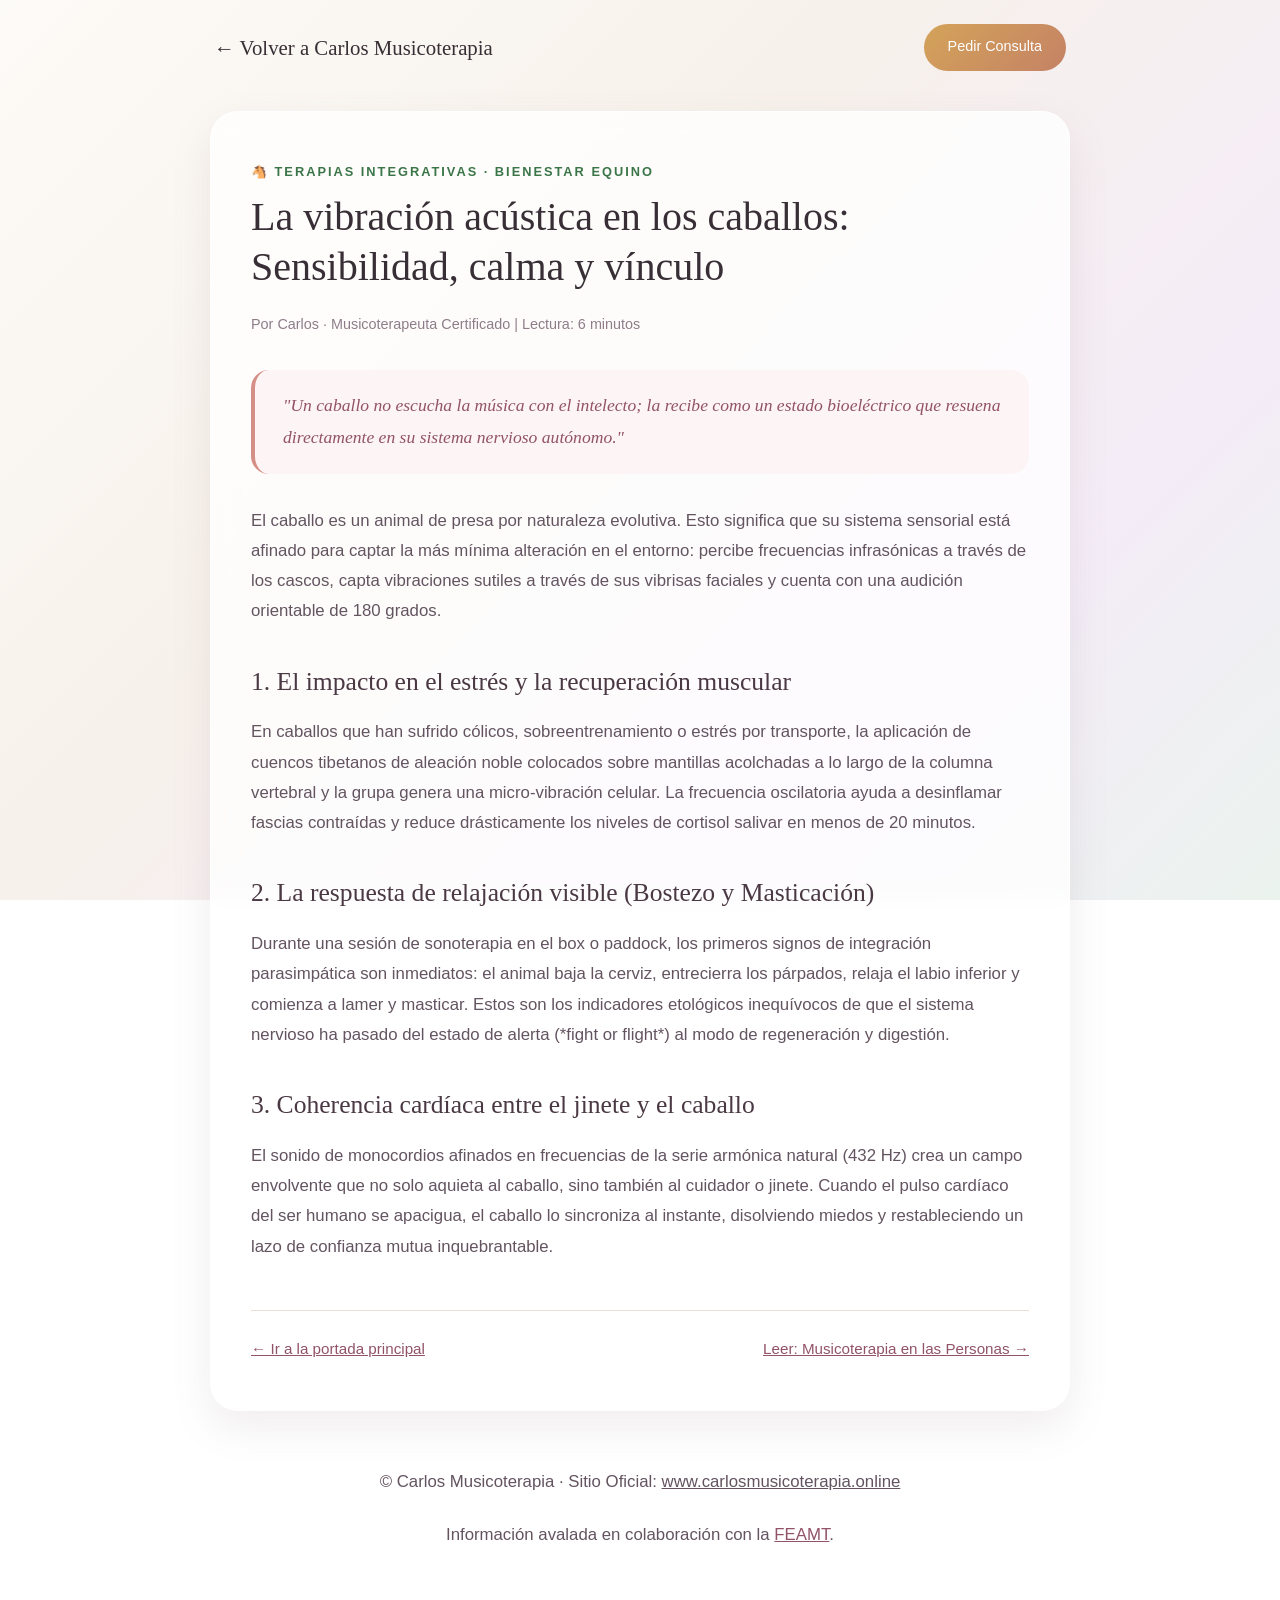
==== musicoterapia-caballos.html @ 9edaca97 "feat(security): anadir directiva CSP upgrade-insecure-requests para forzar HTTPS en todas las pagina" ====
<!DOCTYPE html>
<html lang="es">
<head>
  <meta charset="UTF-8">
  <meta name="viewport" content="width=device-width, initial-scale=1.0">
  <title>Musicoterapia en Caballos | Sonoterapia Equina y Calma</title>
  <meta name="description" content="Descubre cómo la sonoterapia con cuencos tibetanos y frecuencias armónicas reduce el cortisol y el estrés en caballos de deporte y recreo.">
  <meta name="keywords" content="musicoterapia en caballos, sonoterapia equina, cuencos tibetanos caballos, relajacion caballos, bienestar equino">
  <meta name="robots" content="index, follow, max-snippet:-1, max-image-preview:large, max-video-preview:-1">
  <link rel="canonical" href="https://www.carlosmusicoterapia.online/musicoterapia-caballos.html">
  <meta name="theme-color" content="#faf7f2">
  <meta http-equiv="Content-Security-Policy" content="upgrade-insecure-requests">

  <link rel="icon" type="image/svg+xml" href="favicon.svg">
  <link rel="apple-touch-icon" href="favicon.svg">

  <meta property="og:locale" content="es_ES">
  <meta property="og:type" content="article">
  <meta property="og:site_name" content="Carlos Musicoterapia">
  <meta property="og:title" content="Musicoterapia en Caballos | Sonoterapia Equina y Calma">
  <meta property="og:description" content="La vibración acústica en los caballos: reducción de cortisol, respuesta de relajación y coherencia cardíaca con el jinete.">
  <meta property="og:url" content="https://www.carlosmusicoterapia.online/musicoterapia-caballos.html">
  <meta property="og:image" content="https://www.carlosmusicoterapia.online/og-image.svg">

  <meta name="twitter:card" content="summary_large_image">
  <meta name="twitter:title" content="Musicoterapia en Caballos | Carlos Musicoterapia">
  <meta name="twitter:description" content="Cómo los cuencos y frecuencias armónicas alivian el estrés en equinos.">
  <meta name="twitter:image" content="https://www.carlosmusicoterapia.online/og-image.svg">

  <script type="application/ld+json">
  {
    "@context": "https://schema.org",
    "@type": "BlogPosting",
    "headline": "La vibración acústica en los caballos: Sensibilidad, calma y vínculo",
    "url": "https://www.carlosmusicoterapia.online/musicoterapia-caballos.html",
    "description": "Descubre cómo la sonoterapia con cuencos tibetanos y frecuencias armónicas reduce el cortisol y el estrés en caballos.",
    "inLanguage": "es-ES",
    "author": {
      "@type": "Person",
      "name": "Carlos"
    },
    "publisher": {
      "@type": "Organization",
      "name": "Carlos Musicoterapia",
      "url": "https://www.carlosmusicoterapia.online/"
    }
  }
  </script>

  <style>
    :root {
      --bg-gradient: linear-gradient(135deg, #fdfbf7 0%, #f7f1eb 40%, #f4ecf7 75%, #ebf3ee 100%);
      --c-text-main: #382e35;
      --c-text-soft: #635460;
      --c-gold: #d4a359;
      --c-rose: #d68f86;
      --glass-bg: rgba(255, 255, 255, 0.78);
      --glass-border: rgba(255, 255, 255, 0.9);
      --radius-pill: 999px;
      --radius-card: 28px;
    }
    * { margin: 0; padding: 0; box-sizing: border-box; }
    body {
      background: var(--bg-gradient);
      background-attachment: fixed;
      color: var(--c-text-main);
      font-family: -apple-system, BlinkMacSystemFont, "Segoe UI", Roboto, sans-serif;
      line-height: 1.8;
      padding-bottom: 4rem;
    }
    .header-nav {
      max-width: 900px;
      margin: 0 auto;
      padding: 1.5rem 1.5rem 0;
      display: flex;
      justify-content: space-between;
      align-items: center;
    }
    .article-wrap {
      max-width: 860px;
      margin: 2.5rem auto 0;
      padding: 3rem 2.5rem;
      background: var(--glass-bg);
      backdrop-filter: blur(12px);
      border: 1px solid var(--glass-border);
      border-radius: var(--radius-card);
      box-shadow: 0 16px 40px rgba(133, 105, 126, 0.12);
    }
    h1 { font-family: Georgia, serif; font-size: 2.5rem; line-height: 1.25; margin-bottom: 1.25rem; font-weight: 300; }
    h2 { font-family: Georgia, serif; font-size: 1.6rem; margin: 2rem 0 0.8rem; color: #4a3843; font-weight: 400; }
    p { margin-bottom: 1.4rem; font-size: 1.05rem; color: var(--c-text-soft); font-weight: 300; }
    .quote-box {
      font-family: Georgia, serif; font-style: italic; color: #925367;
      background: #fdf5f5; padding: 1.25rem 1.75rem; border-radius: 18px;
      border-left: 4px solid var(--c-rose); margin: 2rem 0; font-size: 1.1rem;
    }
    .btn-glow {
      background: linear-gradient(135deg, #d4a359 0%, #c48265 100%);
      color: #fff; padding: 0.65rem 1.5rem; border-radius: var(--radius-pill);
      text-decoration: none; font-size: 0.9rem; font-weight: 500; display: inline-flex;
    }
    footer { text-align: center; margin-top: 3.5rem; font-size: 0.88rem; color: #7f6e7b; }
  </style>
  <script async src="https://plausible.burtiraven4.synology.me/js/pa-6GNcijm8p1kwjBPJTRdkI.js"></script>
</head>
<body>
  <div class="header-nav">
    <a href="https://www.carlosmusicoterapia.online/" style="text-decoration: none; font-family: Georgia, serif; font-size: 1.3rem; color: var(--c-text-main);">
      ← Volver a Carlos Musicoterapia
    </a>
    <a href="https://www.carlosmusicoterapia.online/#contacto" class="btn-glow">
      Pedir Consulta
    </a>
  </div>

  <article class="article-wrap">
    <span style="font-size: 0.8rem; letter-spacing: 2px; text-transform: uppercase; color: #3b7548; font-weight: 600; display: block; margin-bottom: 0.6rem;">
      🐴 Terapias Integrativas · Bienestar Equino
    </span>
    <h1>La vibración acústica en los caballos: Sensibilidad, calma y vínculo</h1>
    <p style="font-size: 0.9rem; color: #8e7d89;">Por Carlos · Musicoterapeuta Certificado | Lectura: 6 minutos</p>

    <div class="quote-box">
      "Un caballo no escucha la música con el intelecto; la recibe como un estado bioeléctrico que resuena directamente en su sistema nervioso autónomo."
    </div>

    <p>El caballo es un animal de presa por naturaleza evolutiva. Esto significa que su sistema sensorial está afinado para captar la más mínima alteración en el entorno: percibe frecuencias infrasónicas a través de los cascos, capta vibraciones sutiles a través de sus vibrisas faciales y cuenta con una audición orientable de 180 grados.</p>

    <h2>1. El impacto en el estrés y la recuperación muscular</h2>
    <p>En caballos que han sufrido cólicos, sobreentrenamiento o estrés por transporte, la aplicación de cuencos tibetanos de aleación noble colocados sobre mantillas acolchadas a lo largo de la columna vertebral y la grupa genera una micro-vibración celular. La frecuencia oscilatoria ayuda a desinflamar fascias contraídas y reduce drásticamente los niveles de cortisol salivar en menos de 20 minutos.</p>

    <h2>2. La respuesta de relajación visible (Bostezo y Masticación)</h2>
    <p>Durante una sesión de sonoterapia en el box o paddock, los primeros signos de integración parasimpática son inmediatos: el animal baja la cerviz, entrecierra los párpados, relaja el labio inferior y comienza a lamer y masticar. Estos son los indicadores etológicos inequívocos de que el sistema nervioso ha pasado del estado de alerta (*fight or flight*) al modo de regeneración y digestión.</p>

    <h2>3. Coherencia cardíaca entre el jinete y el caballo</h2>
    <p>El sonido de monocordios afinados en frecuencias de la serie armónica natural (432 Hz) crea un campo envolvente que no solo aquieta al caballo, sino también al cuidador o jinete. Cuando el pulso cardíaco del ser humano se apacigua, el caballo lo sincroniza al instante, disolviendo miedos y restableciendo un lazo de confianza mutua inquebrantable.</p>

    <div style="margin-top: 3rem; padding-top: 1.5rem; border-top: 1px solid #e8ded8; display: flex; justify-content: space-between; align-items: center; flex-wrap: wrap; gap: 1rem;">
      <a href="https://www.carlosmusicoterapia.online/" style="color: #925367; text-decoration: underline; font-size: 0.95rem;">
        ← Ir a la portada principal
      </a>
      <a href="https://www.carlosmusicoterapia.online/musicoterapia-personas.html" style="color: #925367; text-decoration: underline; font-size: 0.95rem;">
        Leer: Musicoterapia en las Personas →
      </a>
    </div>
  </article>

  <footer>
    <p>© Carlos Musicoterapia · Sitio Oficial: <a href="https://www.carlosmusicoterapia.online/" style="color: inherit;">www.carlosmusicoterapia.online</a></p>
    <p style="margin-top: 0.4rem;">Información avalada en colaboración con la <a href="https://feamt.es/" target="_blank" rel="noopener noreferrer" style="color: #925367;">FEAMT</a>.</p>
  </footer>
</body>
</html>
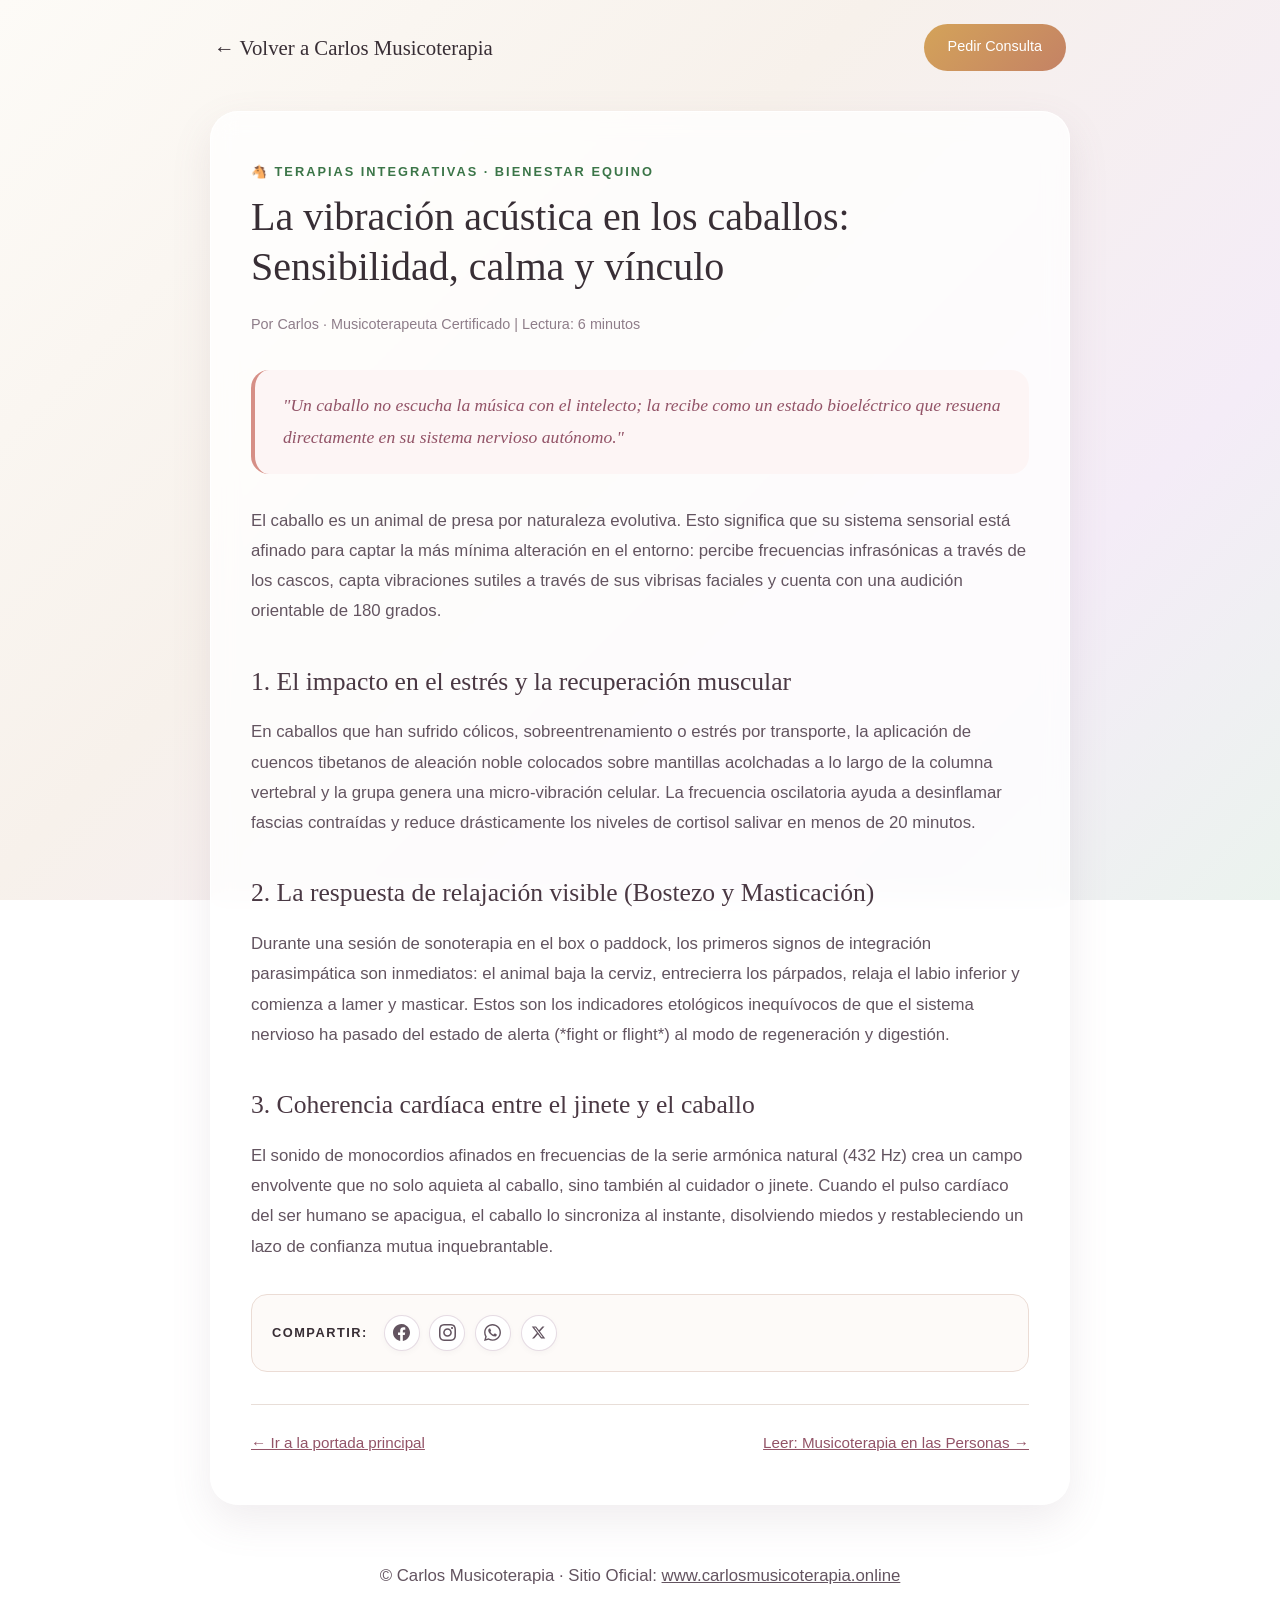
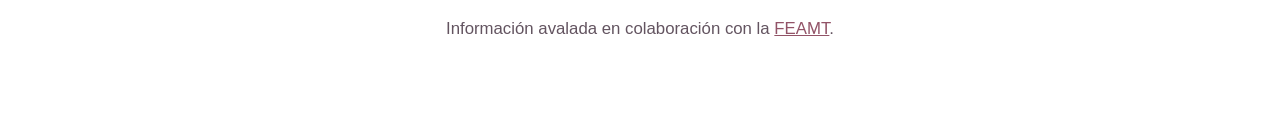
==== commit ba7382ee: "feat: anadir botones para compartir en Facebook, Instagram, WhatsApp y X con solo logos en los artic" ====
--- a/musicoterapia-caballos.html
+++ b/musicoterapia-caballos.html
@@ -100,6 +100,39 @@
       text-decoration: none; font-size: 0.9rem; font-weight: 500; display: inline-flex;
     }
     footer { text-align: center; margin-top: 3.5rem; font-size: 0.88rem; color: #7f6e7b; }
+  
+    @media (max-width: 768px) {
+      .header-nav { flex-direction: column; gap: 0.75rem; text-align: center; }
+      .article-wrap { padding: 2rem 1.25rem; margin-top: 1.5rem; }
+      h1 { font-size: 1.95rem; }
+      h2 { font-size: 1.4rem; }
+    }
+  
+    /* ESTILOS BOTONES SOCIAL SHARE (SOLO LOGOS) */
+    .share-btn {
+      width: 36px;
+      height: 36px;
+      border-radius: 50%;
+      display: inline-flex;
+      align-items: center;
+      justify-content: center;
+      background: #ffffff;
+      border: 1px solid rgba(220, 206, 217, 0.7);
+      color: #635460;
+      cursor: pointer;
+      text-decoration: none;
+      transition: all 0.25s ease;
+      box-shadow: 0 2px 6px rgba(0,0,0,0.03);
+    }
+    .share-btn:hover {
+      transform: translateY(-2px);
+      box-shadow: 0 4px 12px rgba(0,0,0,0.1);
+    }
+    .share-fb:hover { color: #1877f2; border-color: #1877f2; background: #f0f4fc; }
+    .share-ig:hover { color: #e4405f; border-color: #e4405f; background: #fdf0f3; }
+    .share-wa:hover { color: #25d366; border-color: #25d366; background: #f0fbf4; }
+    .share-x:hover { color: #000000; border-color: #000000; background: #f5f5f5; }
+
   </style>
   <script async src="https://plausible.burtiraven4.synology.me/js/pa-6GNcijm8p1kwjBPJTRdkI.js"></script>
 </head>
@@ -135,7 +168,42 @@
     <h2>3. Coherencia cardíaca entre el jinete y el caballo</h2>
     <p>El sonido de monocordios afinados en frecuencias de la serie armónica natural (432 Hz) crea un campo envolvente que no solo aquieta al caballo, sino también al cuidador o jinete. Cuando el pulso cardíaco del ser humano se apacigua, el caballo lo sincroniza al instante, disolviendo miedos y restableciendo un lazo de confianza mutua inquebrantable.</p>
 
-    <div style="margin-top: 3rem; padding-top: 1.5rem; border-top: 1px solid #e8ded8; display: flex; justify-content: space-between; align-items: center; flex-wrap: wrap; gap: 1rem;">
+        <!-- BOTONES COMPARTIR SOCIALES (SOLO LOGOS) -->
+    <div style="display: flex; align-items: center; gap: 0.6rem; margin-top: 2rem; padding: 1.25rem; background: #fdfaf8; border-radius: 16px; border: 1px solid #ebdcd5; flex-wrap: wrap;">
+      <span style="font-size: 0.8rem; text-transform: uppercase; letter-spacing: 1.5px; color: var(--c-text-main); font-weight: 600; margin-right: 0.4rem;">
+        Compartir:
+      </span>
+      
+      <!-- Facebook -->
+      <a href="https://www.facebook.com/sharer/sharer.php?u=https%3A%2F%2Fwww.carlosmusicoterapia.online%2Fmusicoterapia-caballos.html" target="_blank" rel="noopener noreferrer" class="share-btn share-fb" aria-label="Compartir en Facebook" title="Compartir en Facebook">
+        <svg width="17" height="17" viewBox="0 0 24 24" fill="currentColor">
+          <path d="M24 12.073c0-6.627-5.373-12-12-12s-12 5.373-12 12c0 5.99 4.388 10.954 10.125 11.854v-8.385H7.078v-3.47h3.047V9.43c0-3.007 1.792-4.669 4.533-4.669 1.312 0 2.686.235 2.686.235v2.953H15.83c-1.491 0-1.956.925-1.956 1.874v2.25h3.328l-.532 3.47h-2.796v8.385C19.612 23.027 24 18.062 24 12.073z"/>
+        </svg>
+      </a>
+
+      <!-- Instagram / Copiar Enlace -->
+      <button type="button" onclick="compartirInstagram('https://www.carlosmusicoterapia.online/musicoterapia-caballos.html')" class="share-btn share-ig" aria-label="Compartir en Instagram" title="Compartir en Instagram">
+        <svg width="17" height="17" viewBox="0 0 24 24" fill="currentColor">
+          <path d="M12 2.163c3.204 0 3.584.012 4.85.07 3.252.148 4.771 1.691 4.919 4.919.058 1.265.069 1.645.069 4.849 0 3.205-.012 3.584-.069 4.849-.149 3.225-1.664 4.771-4.919 4.919-1.266.058-1.644.07-4.85.07-3.204 0-3.584-.012-4.849-.07-3.26-.149-4.771-1.699-4.919-4.92-.058-1.265-.07-1.644-.07-4.849 0-3.204.013-3.583.07-4.849.149-3.227 1.664-4.771 4.919-4.919 1.266-.057 1.645-.069 4.849-.069zm0-2.163c-3.259 0-3.667.014-4.947.072-4.358.2-6.78 2.618-6.98 6.98-.059 1.281-.073 1.689-.073 4.948 0 3.259.014 3.668.072 4.948.2 4.358 2.618 6.78 6.98 6.98 1.281.058 1.689.072 4.948.072 3.259 0 3.668-.014 4.948-.072 4.354-.2 6.782-2.618 6.979-6.98.059-1.28.073-1.689.073-4.948 0-3.259-.014-3.667-.072-4.947-.196-4.354-2.617-6.78-6.979-6.98-1.281-.059-1.69-.073-4.949-.073zm0 5.838c-3.403 0-6.162 2.759-6.162 6.162s2.759 6.163 6.162 6.163 6.162-2.759 6.162-6.163c0-3.403-2.759-6.162-6.162-6.162zm0 10.162c-2.209 0-4-1.79-4-4 0-2.209 1.791-4 4-4s4 1.791 4 4c0 2.21-1.791 4-4 4zm6.406-11.845c-.796 0-1.441.645-1.441 1.44s.645 1.44 1.441 1.44c.795 0 1.439-.645 1.439-1.44s-.644-1.44-1.439-1.44z"/>
+        </svg>
+      </button>
+
+      <!-- WhatsApp -->
+      <a href="https://api.whatsapp.com/send?text=Musicoterapia%20en%20Caballos%20-%20https%3A%2F%2Fwww.carlosmusicoterapia.online%2Fmusicoterapia-caballos.html" target="_blank" rel="noopener noreferrer" class="share-btn share-wa" aria-label="Compartir en WhatsApp" title="Compartir en WhatsApp">
+        <svg width="17" height="17" viewBox="0 0 24 24" fill="currentColor">
+          <path d="M.057 24l1.687-6.163c-1.041-1.804-1.588-3.849-1.587-5.946.003-6.556 5.338-11.891 11.893-11.891 3.181.001 6.167 1.24 8.413 3.488 2.245 2.248 3.481 5.236 3.48 8.414-.003 6.557-5.338 11.892-11.893 11.892-1.99-.001-3.951-.5-5.688-1.448l-6.305 1.654zm6.597-3.807c1.676.995 3.276 1.591 5.392 1.592 5.448 0 9.886-4.434 9.889-9.885.002-5.462-4.415-9.89-9.881-9.892-5.452 0-9.887 4.434-9.889 9.884-.001 2.225.651 3.891 1.746 5.634l-.999 3.648 3.742-.981zm11.387-5.464c-.074-.124-.272-.198-.57-.347-.297-.149-1.758-.868-2.031-.967-.272-.099-.47-.149-.669.149-.198.297-.768.967-.941 1.165-.173.198-.347.223-.644.074-.297-.149-1.255-.462-2.39-1.475-.883-.788-1.48-1.761-1.653-2.059-.173-.297-.018-.458.13-.606.134-.133.297-.347.446-.521.151-.172.2-.296.3-.495.099-.198.05-.372-.025-.521-.075-.148-.669-1.611-.916-2.206-.242-.579-.487-.501-.669-.51l-.57-.01c-.198 0-.52.074-.792.372s-1.04 1.016-1.04 2.479 1.065 2.876 1.213 3.074c.149.198 2.095 3.2 5.076 4.487.709.306 1.263.489 1.694.626.712.226 1.36.194 1.872.118.571-.085 1.758-.719 2.006-1.413.248-.695.248-1.29.173-1.414z"/>
+        </svg>
+      </a>
+
+      <!-- X / Twitter -->
+      <a href="https://twitter.com/intent/tweet?url=https%3A%2F%2Fwww.carlosmusicoterapia.online%2Fmusicoterapia-caballos.html&text=Musicoterapia%20en%20Caballos" target="_blank" rel="noopener noreferrer" class="share-btn share-x" aria-label="Compartir en X (Twitter)" title="Compartir en X">
+        <svg width="15" height="15" viewBox="0 0 24 24" fill="currentColor">
+          <path d="M18.244 2.25h3.308l-7.227 8.26 8.502 11.24H16.17l-5.214-6.817L4.99 21.75H1.68l7.73-8.835L1.254 2.25H8.08l4.713 6.231zm-1.161 17.52h1.833L7.084 4.126H5.117z"/>
+        </svg>
+      </a>
+    </div>
+
+    <div style="margin-top: 2rem; padding-top: 1.5rem; border-top: 1px solid #e8ded8; display: flex; justify-content: space-between; align-items: center; flex-wrap: wrap; gap: 1rem;">
       <a href="https://www.carlosmusicoterapia.online/" style="color: #925367; text-decoration: underline; font-size: 0.95rem;">
         ← Ir a la portada principal
       </a>
@@ -149,5 +217,20 @@
     <p>© Carlos Musicoterapia · Sitio Oficial: <a href="https://www.carlosmusicoterapia.online/" style="color: inherit;">www.carlosmusicoterapia.online</a></p>
     <p style="margin-top: 0.4rem;">Información avalada en colaboración con la <a href="https://feamt.es/" target="_blank" rel="noopener noreferrer" style="color: #925367;">FEAMT</a>.</p>
   </footer>
+
+  <script>
+    function compartirInstagram(url) {
+      if (navigator.clipboard) {
+        navigator.clipboard.writeText(url).then(() => {
+          alert("✨ ¡Enlace copiado al portapapeles! Ya puedes compartirlo en tu historia o mensaje de Instagram.");
+        }).catch(() => {
+          prompt("Copia este enlace para compartir en Instagram:", url);
+        });
+      } else {
+        prompt("Copia este enlace para compartir en Instagram:", url);
+      }
+    }
+  </script>
 </body>
+
 </html>
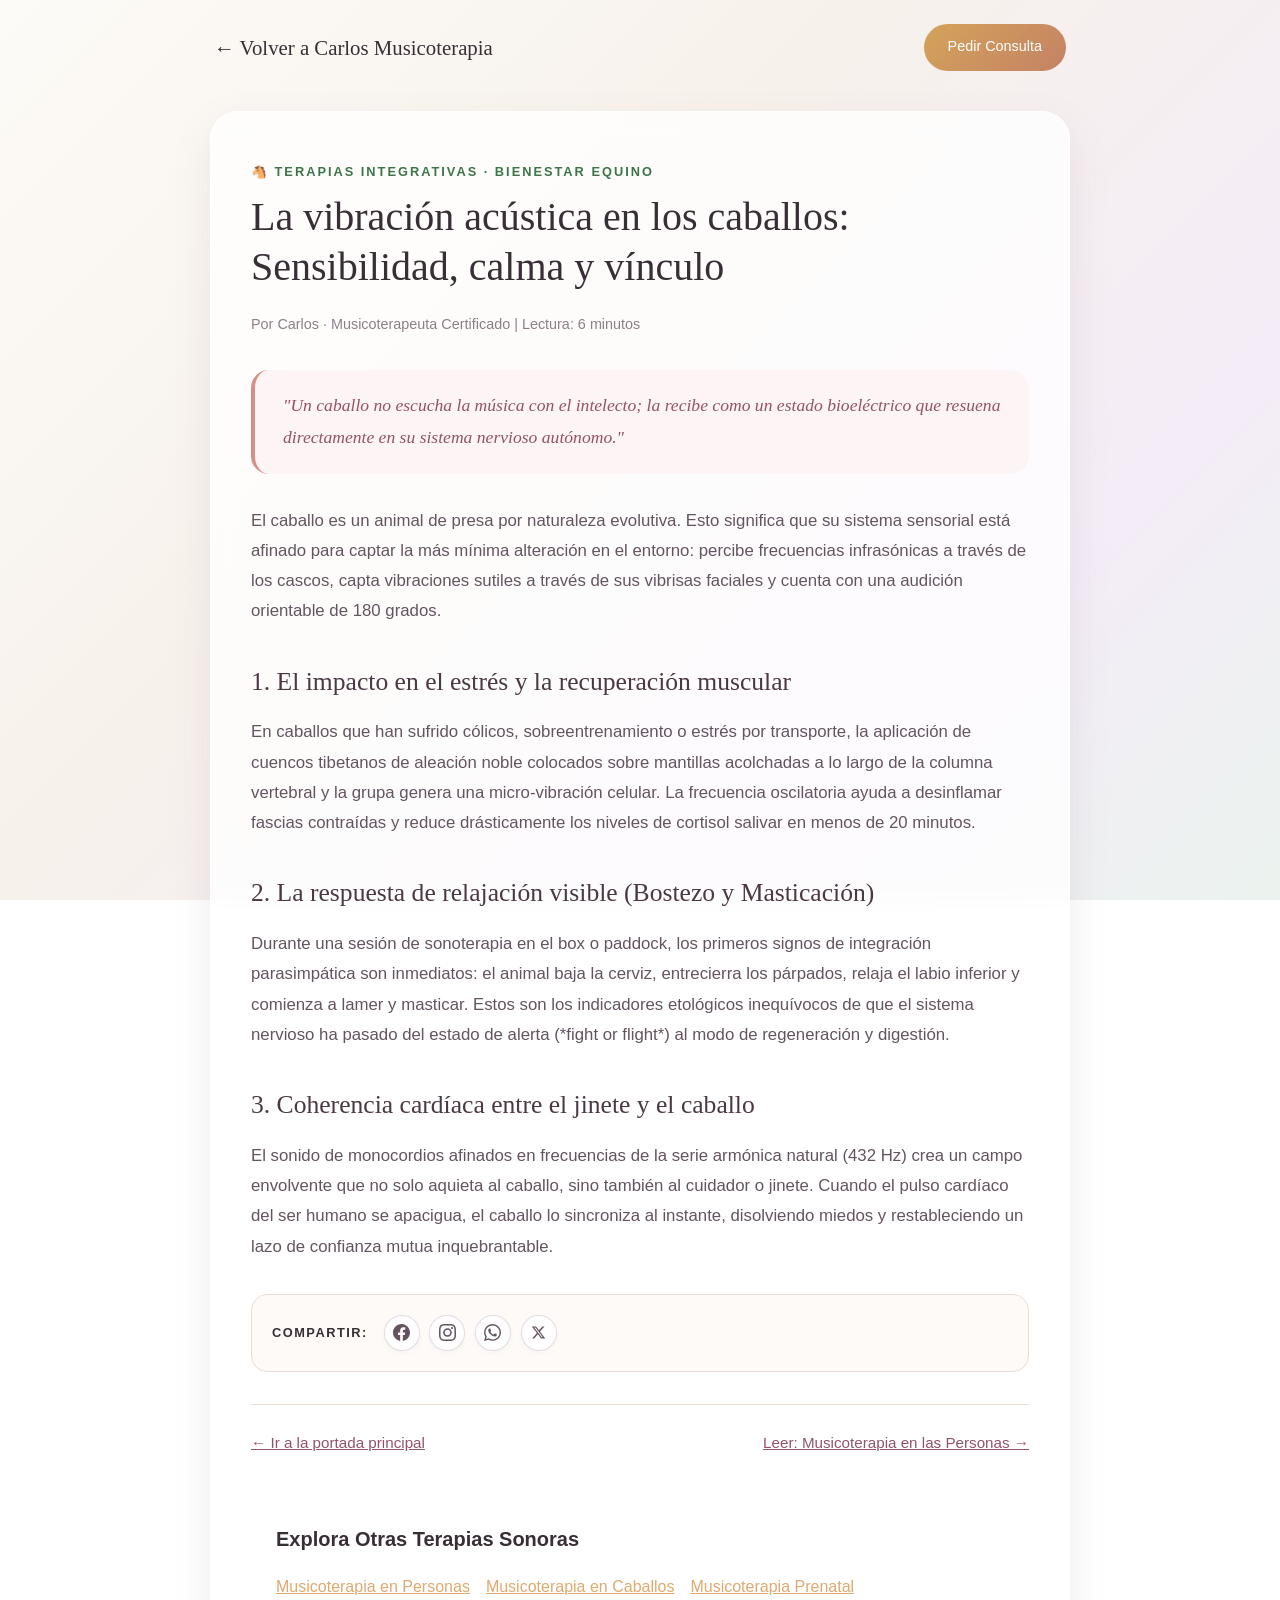
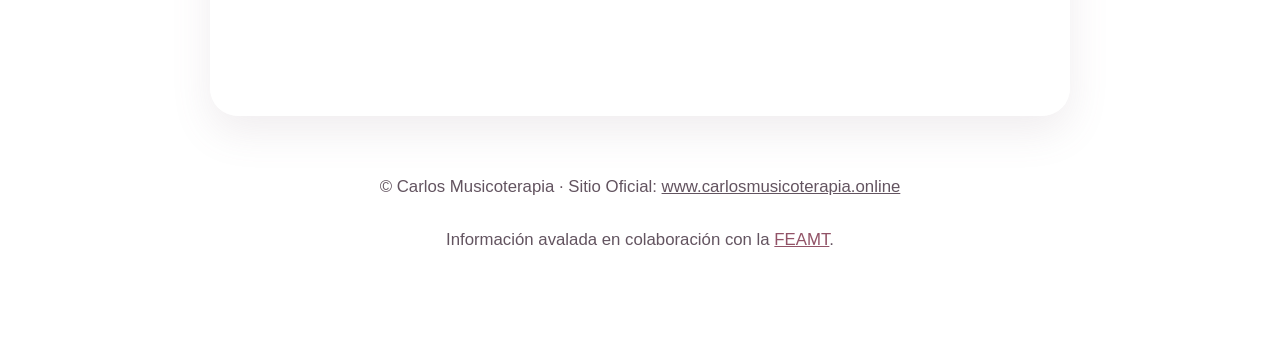
==== commit f8bdbd4d: "feat(seo): optimize for Semrush 100% - extract css/js, add llms.txt, add cross-linking, remove nofol" ====
--- a/musicoterapia-caballos.html
+++ b/musicoterapia-caballos.html
@@ -135,6 +135,21 @@
 
   </style>
   <script async src="https://plausible.burtiraven4.synology.me/js/pa-6GNcijm8p1kwjBPJTRdkI.js"></script>
+  <!-- Matomo -->
+  <script>
+    var _paq = window._paq = window._paq || [];
+    /* tracker methods like "setCustomDimension" should be called before "trackPageView" */
+    _paq.push(['trackPageView']);
+    _paq.push(['enableLinkTracking']);
+    (function() {
+      var u="//matomo.vpsburti.com/";
+      _paq.push(['setTrackerUrl', u+'matomo.php']);
+      _paq.push(['setSiteId', '7']);
+      var d=document, g=d.createElement('script'), s=d.getElementsByTagName('script')[0];
+      g.async=true; g.src=u+'matomo.js'; s.parentNode.insertBefore(g,s);
+    })();
+  </script>
+  <!-- End Matomo Code -->
 </head>
 <body>
   <div class="header-nav">
@@ -175,7 +190,7 @@
       </span>
       
       <!-- Facebook -->
-      <a href="https://www.facebook.com/sharer/sharer.php?u=https%3A%2F%2Fwww.carlosmusicoterapia.online%2Fmusicoterapia-caballos.html" target="_blank" rel="noopener noreferrer" class="share-btn share-fb" aria-label="Compartir en Facebook" title="Compartir en Facebook">
+      <a href="https://www.facebook.com/sharer/sharer.php?u=https%3A%2F%2Fwww.carlosmusicoterapia.online%2Fmusicoterapia-caballos.html" target="_blank" rel="noopener noreferrer" class="share-btn share-fb" aria-label="Compartir en Facebook" title="Compartir en Facebook"><span style="position:absolute;width:1px;height:1px;padding:0;margin:-1px;overflow:hidden;clip:rect(0,0,0,0);white-space:nowrap;border:0;">Compartir en Facebook</span>
         <svg width="17" height="17" viewBox="0 0 24 24" fill="currentColor">
           <path d="M24 12.073c0-6.627-5.373-12-12-12s-12 5.373-12 12c0 5.99 4.388 10.954 10.125 11.854v-8.385H7.078v-3.47h3.047V9.43c0-3.007 1.792-4.669 4.533-4.669 1.312 0 2.686.235 2.686.235v2.953H15.83c-1.491 0-1.956.925-1.956 1.874v2.25h3.328l-.532 3.47h-2.796v8.385C19.612 23.027 24 18.062 24 12.073z"/>
         </svg>
@@ -189,14 +204,14 @@
       </button>
 
       <!-- WhatsApp -->
-      <a href="https://api.whatsapp.com/send?text=Musicoterapia%20en%20Caballos%20-%20https%3A%2F%2Fwww.carlosmusicoterapia.online%2Fmusicoterapia-caballos.html" target="_blank" rel="noopener noreferrer" class="share-btn share-wa" aria-label="Compartir en WhatsApp" title="Compartir en WhatsApp">
+      <a href="https://api.whatsapp.com/send?text=Musicoterapia%20en%20Caballos%20-%20https%3A%2F%2Fwww.carlosmusicoterapia.online%2Fmusicoterapia-caballos.html" target="_blank" rel="noopener noreferrer" class="share-btn share-wa" aria-label="Compartir en WhatsApp" title="Compartir en WhatsApp"><span style="position:absolute;width:1px;height:1px;padding:0;margin:-1px;overflow:hidden;clip:rect(0,0,0,0);white-space:nowrap;border:0;">Compartir en WhatsApp</span>
         <svg width="17" height="17" viewBox="0 0 24 24" fill="currentColor">
           <path d="M.057 24l1.687-6.163c-1.041-1.804-1.588-3.849-1.587-5.946.003-6.556 5.338-11.891 11.893-11.891 3.181.001 6.167 1.24 8.413 3.488 2.245 2.248 3.481 5.236 3.48 8.414-.003 6.557-5.338 11.892-11.893 11.892-1.99-.001-3.951-.5-5.688-1.448l-6.305 1.654zm6.597-3.807c1.676.995 3.276 1.591 5.392 1.592 5.448 0 9.886-4.434 9.889-9.885.002-5.462-4.415-9.89-9.881-9.892-5.452 0-9.887 4.434-9.889 9.884-.001 2.225.651 3.891 1.746 5.634l-.999 3.648 3.742-.981zm11.387-5.464c-.074-.124-.272-.198-.57-.347-.297-.149-1.758-.868-2.031-.967-.272-.099-.47-.149-.669.149-.198.297-.768.967-.941 1.165-.173.198-.347.223-.644.074-.297-.149-1.255-.462-2.39-1.475-.883-.788-1.48-1.761-1.653-2.059-.173-.297-.018-.458.13-.606.134-.133.297-.347.446-.521.151-.172.2-.296.3-.495.099-.198.05-.372-.025-.521-.075-.148-.669-1.611-.916-2.206-.242-.579-.487-.501-.669-.51l-.57-.01c-.198 0-.52.074-.792.372s-1.04 1.016-1.04 2.479 1.065 2.876 1.213 3.074c.149.198 2.095 3.2 5.076 4.487.709.306 1.263.489 1.694.626.712.226 1.36.194 1.872.118.571-.085 1.758-.719 2.006-1.413.248-.695.248-1.29.173-1.414z"/>
         </svg>
       </a>
 
       <!-- X / Twitter -->
-      <a href="https://twitter.com/intent/tweet?url=https%3A%2F%2Fwww.carlosmusicoterapia.online%2Fmusicoterapia-caballos.html&text=Musicoterapia%20en%20Caballos" target="_blank" rel="noopener noreferrer" class="share-btn share-x" aria-label="Compartir en X (Twitter)" title="Compartir en X">
+      <a href="https://twitter.com/intent/tweet?url=https%3A%2F%2Fwww.carlosmusicoterapia.online%2Fmusicoterapia-caballos.html&text=Musicoterapia%20en%20Caballos" target="_blank" rel="noopener noreferrer" class="share-btn share-x" aria-label="Compartir en X (Twitter)" title="Compartir en X"><span style="position:absolute;width:1px;height:1px;padding:0;margin:-1px;overflow:hidden;clip:rect(0,0,0,0);white-space:nowrap;border:0;">Compartir en X Twitter</span>
         <svg width="15" height="15" viewBox="0 0 24 24" fill="currentColor">
           <path d="M18.244 2.25h3.308l-7.227 8.26 8.502 11.24H16.17l-5.214-6.817L4.99 21.75H1.68l7.73-8.835L1.254 2.25H8.08l4.713 6.231zm-1.161 17.52h1.833L7.084 4.126H5.117z"/>
         </svg>
@@ -211,7 +226,18 @@
         Leer: Musicoterapia en las Personas →
       </a>
     </div>
-  </article>
+  
+      <!-- Enlazado cruzado de terapias -->
+      <div class="terapias-relacionadas" style="margin: 2.5rem 0; padding: 1.5rem; background: rgba(255,255,255,0.05); border-radius: 12px; border: 1px solid rgba(255,255,255,0.1);">
+        <h3 style="margin-bottom: 1rem; font-size: 1.25rem;">Explora Otras Terapias Sonoras</h3>
+        <ul style="list-style: none; padding: 0; display: flex; flex-wrap: wrap; gap: 1rem;">
+          <li><a href="musicoterapia-personas.html" style="color: var(--accent, #e0a96d); text-decoration: underline;">Musicoterapia en Personas</a></li>
+          <li><a href="musicoterapia-caballos.html" style="color: var(--accent, #e0a96d); text-decoration: underline;">Musicoterapia en Caballos</a></li>
+          <li><a href="musicoterapia-prenatal.html" style="color: var(--accent, #e0a96d); text-decoration: underline;">Musicoterapia Prenatal</a></li>
+        </ul>
+      </div>
+
+    </article>
 
   <footer>
     <p>© Carlos Musicoterapia · Sitio Oficial: <a href="https://www.carlosmusicoterapia.online/" style="color: inherit;">www.carlosmusicoterapia.online</a></p>
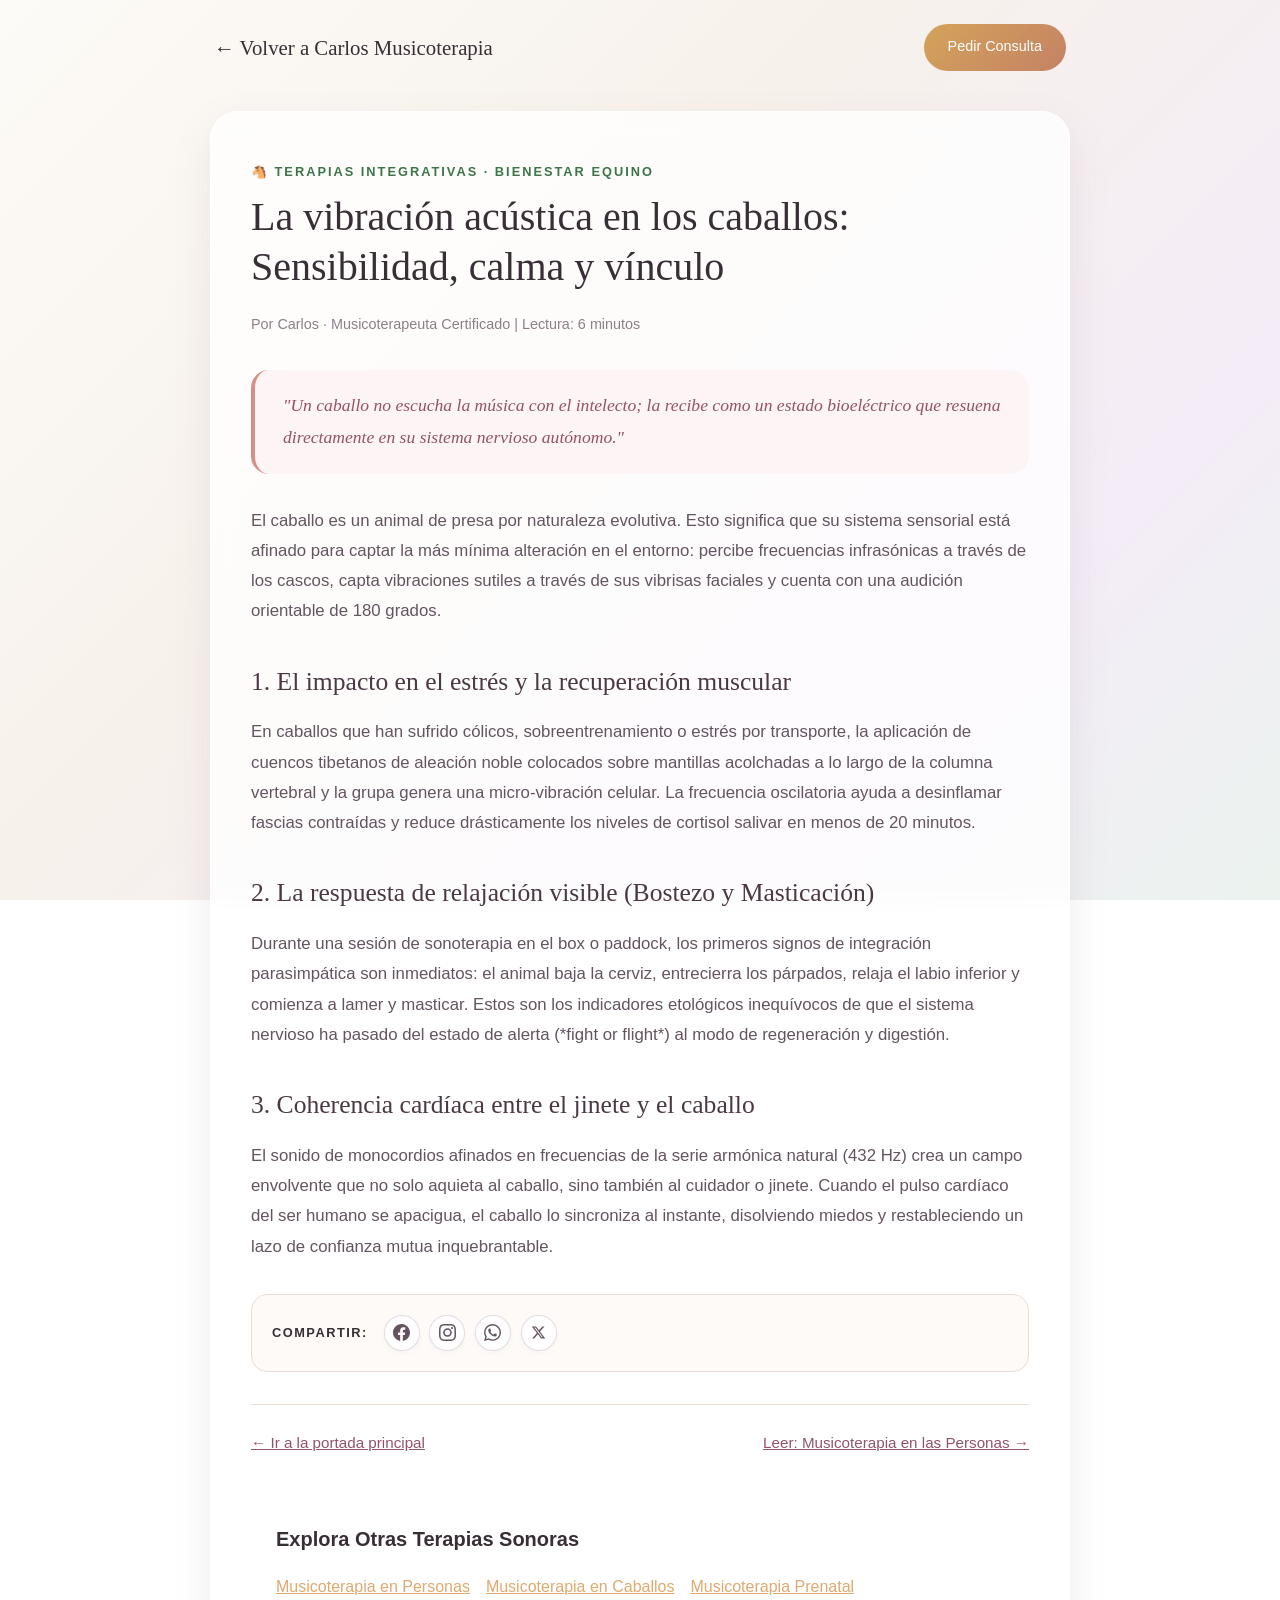
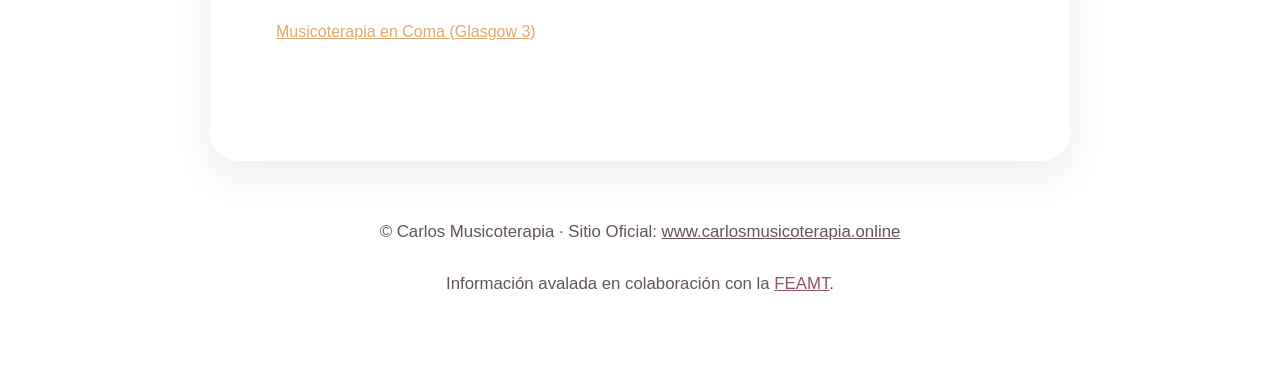
==== commit d3e92a73: "Publicar nuevo artículo: Musicoterapia en Pacientes en Coma (Glasgow 3) con imagen y enlaces" ====
--- a/musicoterapia-caballos.html
+++ b/musicoterapia-caballos.html
@@ -234,6 +234,7 @@
           <li><a href="musicoterapia-personas.html" style="color: var(--accent, #e0a96d); text-decoration: underline;">Musicoterapia en Personas</a></li>
           <li><a href="musicoterapia-caballos.html" style="color: var(--accent, #e0a96d); text-decoration: underline;">Musicoterapia en Caballos</a></li>
           <li><a href="musicoterapia-prenatal.html" style="color: var(--accent, #e0a96d); text-decoration: underline;">Musicoterapia Prenatal</a></li>
+          <li><a href="musicoterapia-coma.html" style="color: var(--accent, #e0a96d); text-decoration: underline;">Musicoterapia en Coma (Glasgow 3)</a></li>
         </ul>
       </div>
 
